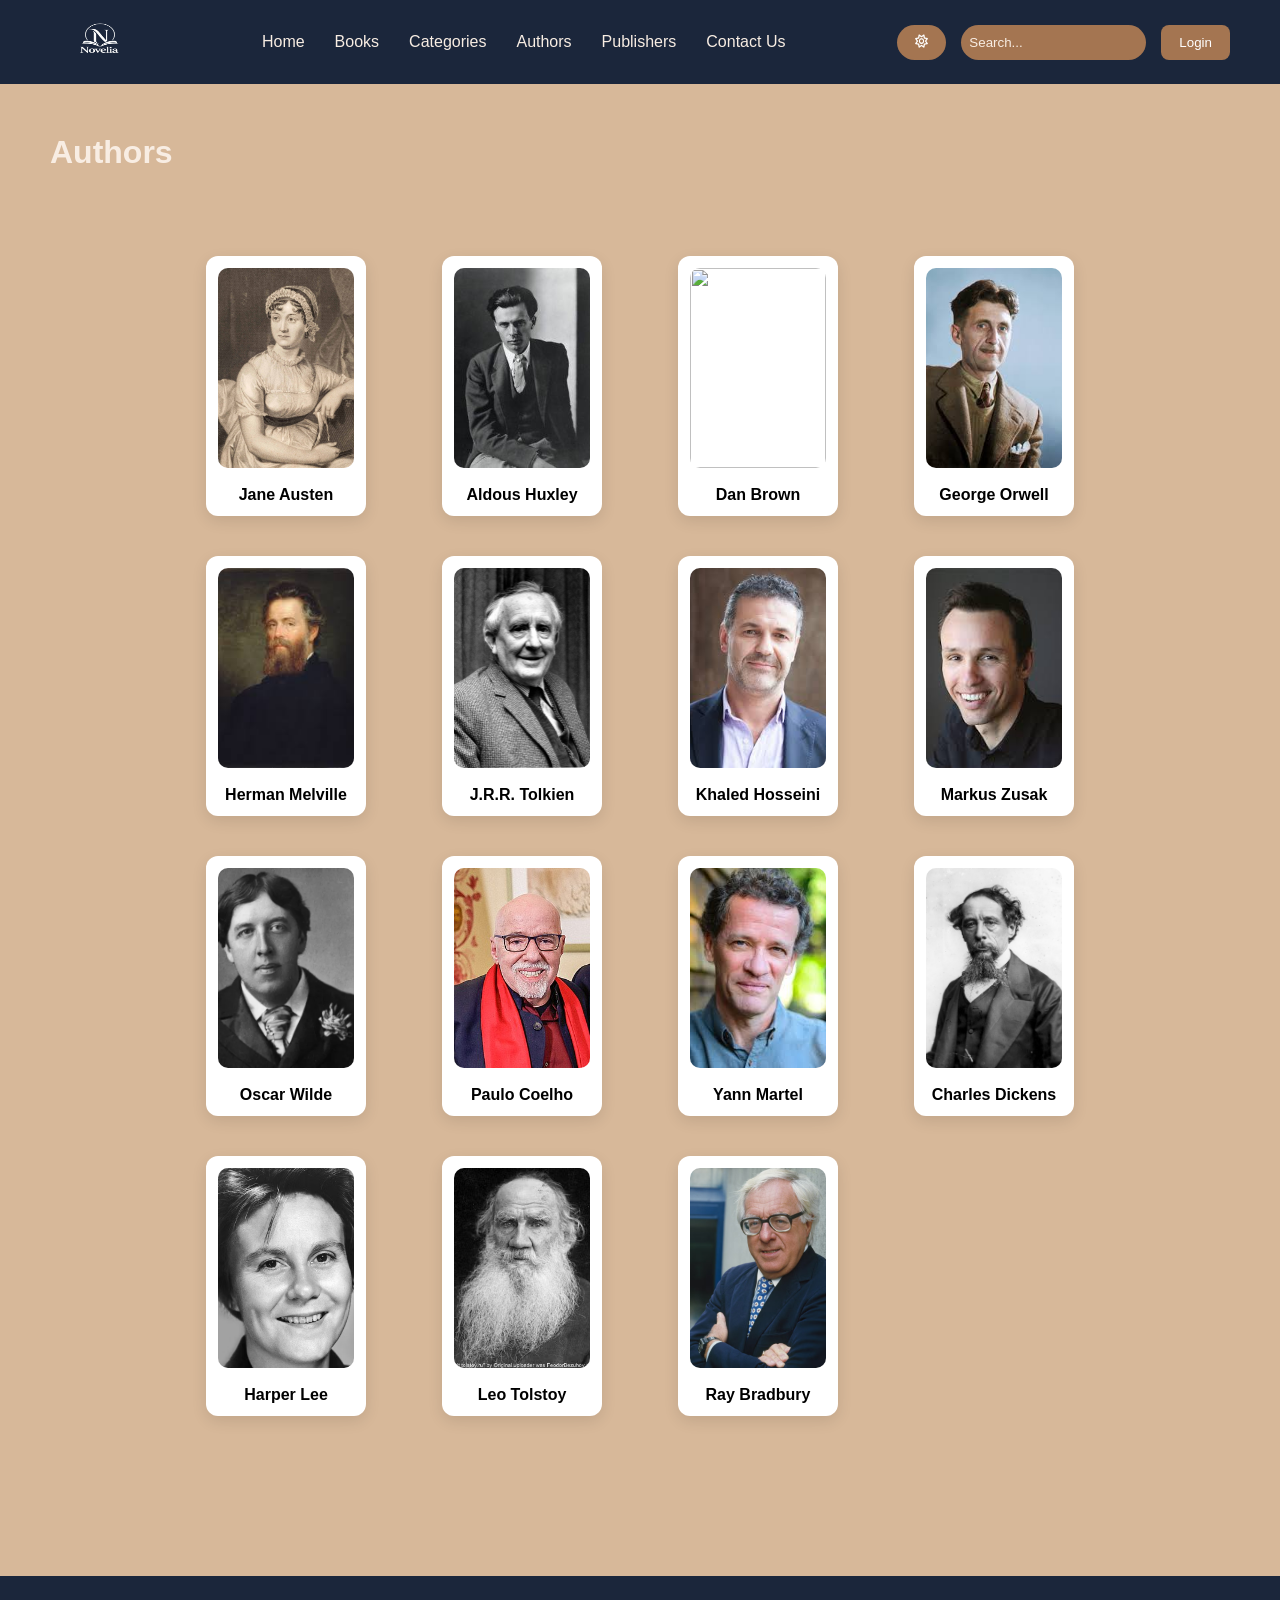
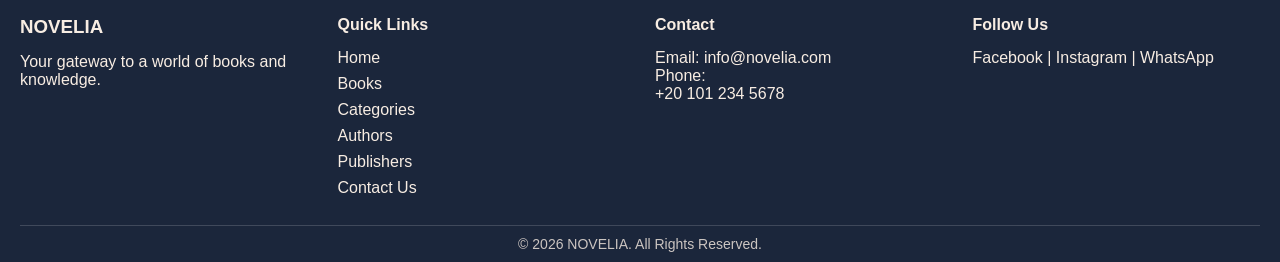
==== author.html @ daeb6084 "first commit" ====
<!doctype html>
<html lang="en">
  <head>
    <meta charset="UTF-8" />
    <title>Novelia</title>

    <link rel="stylesheet" href="/assets/styles/publish.css" />
    <link rel="stylesheet" href="/assets/styles/style.css" />
    <link
      rel="stylesheet"
      href="https://cdnjs.cloudflare.com/ajax/libs/font-awesome/6.5.1/css/all.min.css"
    />
  </head>
  <body>
    <!-- Navbar -->
    <nav class="navbar">
      <div class="logo">
        <img src="/assets/img/logo1.png" alt="logo" />
      </div>

      <div class="links">
        <a href="index.html">Home</a>
        <a href="book.html">Books</a>
        <a href="categories.html">Categories</a>
        <a href="author.html">Authors</a>
        <a href="publish.html">Publishers</a>
        <a href="contuct-us.html">Contact Us</a>
      </div>

      <div class="nav-right">
        <button id="switch-theme">
          <i class="fa-regular fa-sun"></i>
          <i class="fa-regular fa-moon"></i>
        </button>
        <input type="text" placeholder="Search..." class="search" />
        <button onclick="login()" class="login-btn">Login</button>
      </div>
    </nav>

    <!-- Authors -->
    <section class="featured" id="authors">
      <div class="section-head">
        <h2 class="publishers-title">Authors</h2>
      </div>

      <div class="publishers">
        <div class="card">
          <img src="/assets/Authors-img/AJane Austen.jpg" />
          <p class="publisher">Jane Austen</p>
        </div>

        <div class="card">
          <img src="/assets/Authors-img/Aldous Huxley.jpg" />
          <p class="publisher">Aldous Huxley</p>
        </div>

        <div class="card">
          <img src="/assets/Authors-img/dan brown.jpg" />
          <p class="publisher">Dan Brown</p>
        </div>

        <div class="card">
          <img src="/assets/Authors-img/George Orwell.jpg" />
          <p class="publisher">George Orwell</p>
        </div>

        <div class="card">
          <img src="/assets/Authors-img/Herman Melville.jpg" />
          <p class="publisher">Herman Melville</p>
        </div>

        <div class="card">
          <img src="/assets/Authors-img/J.R.R. Tolkien.webp" />
          <p class="publisher">J.R.R. Tolkien</p>
        </div>

        <div class="card">
          <img src="/assets/Authors-img/Khaled Hosseini.jpg" />
          <p class="publisher">Khaled Hosseini</p>
        </div>

        <div class="card">
          <img src="/assets/Authors-img/Markus Zusak.jpg" />
          <p class="publisher">Markus Zusak</p>
        </div>

        <div class="card">
          <img src="/assets/Authors-img/Oscar Wilde.webp" />
          <p class="publisher">Oscar Wilde</p>
        </div>

        <div class="card">
          <img src="/assets/Authors-img/Paulo Coelho.jpg" />
          <p class="publisher">Paulo Coelho</p>
        </div>

        <div class="card">
          <img src="/assets/Authors-img/Yann Martel.jpg" />
          <p class="publisher">Yann Martel</p>
        </div>

        <div class="card">
          <img src="/assets/Authors-img/charles dickens.avif" />
          <p class="publisher">Charles Dickens</p>
        </div>

        <div class="card">
          <img src="/assets/Authors-img/harper lee.avif" />
          <p class="publisher">Harper Lee</p>
        </div>

        <div class="card">
          <img src="/assets/Authors-img/leo-tolstoy.avif" />
          <p class="publisher">Leo Tolstoy</p>
        </div>

        <div class="card">
          <img src="/assets/Authors-img/Ray Bradbury.avif" />
          <p class="publisher">Ray Bradbury</p>
        </div>
      </div>
    </section>

    <footer class="footer">
      <div class="footer-container">
        <div class="footer-box">
          <h3>NOVELIA</h3>
          <p>Your gateway to a world of books and knowledge.</p>
        </div>

        <div class="footer-box">
          <h4>Quick Links</h4>
          <a href="index.html">Home</a>
          <a href="book.html">Books</a>
          <a href="categories.html">Categories</a>
          <a href="authors.html">Authors</a>
          <a href="publish.html">Publishers</a>
          <a href="contuct-us.html">Contact Us</a>
        </div>

        <div class="footer-box">
          <h4>Contact</h4>
          <p>Email: info@novelia.com</p>
          <p>Phone: <a href="tel:+201012345678">+20 101 234 5678</a></p>
        </div>

        <div class="footer-box">
          <h4>Follow Us</h4>
          <p>Facebook | Instagram | WhatsApp</p>
        </div>
      </div>

      <div class="footer-bottom">
        <p>© 2026 NOVELIA. All Rights Reserved.</p>
      </div>
    </footer>
    <script src="/assets/js/index.js"></script>
  </body>
</html>
---- assets/styles/publish.css ----
:root{
    --background-color1:#C8A27A;
    --backgorung-color:#D7B899;
    --primary-color:#A47551;
    --header-color:#1B263B;
    --font-color:#F8EDE3;
}

html{
  scroll-behavior: smooth;
}






*{
  margin:0;
  padding:0;
  box-sizing:border-box;
  font-family:sans-serif;
}

body{
  background: var(--backgorung-color);
}

/* ================= NAVBAR ================= */
.navbar{
  display:flex;
  justify-content:space-between;
  align-items:center;
  background: var(--header-color);
  padding:15px 50px;
}

img{
    width: 100px;
    height: 50px; 
}

.logo{
  color: var(--font-color);
  font-weight:bold;
}

.links{
  display:flex;
  gap:30px;
}

.links a{
  color: var(--font-color);
  text-decoration:none;
  transition:0.3s;
}

.links a:hover{
  color: var(--background-color1);
}

.search{
  padding:8px 12px;
  border-radius:20px;
  border:none;
  outline:none;
}

/* ================= BUTTONS ================= */
button, .login-btn{
  background: var(--background-color1);
  border:none;
  padding:10px 18px;
  border-radius:8px;
  cursor:pointer;
  color:#fff;
  position:relative;
  overflow:hidden;
  transition: all 0.3s ease;
}

button:hover, .login-btn:hover{
  transform: translateY(-3px);
  background: var(--primary-color);
  box-shadow: 0 10px 25px rgba(0,0,0,0.2);
}


/* ================= HERO ================= */
.hero{
  height:80vh;
  background: url("https://images.unsplash.com/photo-1507842217343-583bb7270b66") center/cover no-repeat;
}

.overlay{
  width:100%;
  height:100%;
  background: rgba(0,0,0,0.55);
  display:flex;
  align-items:center;
}

.hero-content{
  color:white;
  padding-left:60px;
  max-width:600px;
}

.hero-content h1{
  font-size:52px;
}

.hero-content span{
  color: var(--background-color1);
}

/* ================= FEATURED ================= */
.featured{
  padding:50px;
}

.section-head h2{
  color: var(--font-color);
  text-align: center;
  font-size: 32px;
  transition: all 0.3s ease; 
}





/* ================= FIXED PUBLISHERS (IMPORTANT FIX) ================= */
.publishers{
  display: grid;
  grid-template-columns: repeat(auto-fill, minmax(200px, 1fr));
  padding: 40px 10%;
  justify-items: center;
}



.card{
  background:#fff;
  padding:12px;
  border-radius:12px;
  width:170px;
  height: 260px;   /* مهم: ده اللي بيخليهم نفس الطول */
  margin: 20px;
  text-align:center;
  cursor: pointer;
  position:relative;
  overflow:hidden;
  display:flex;
  flex-direction:column;
  align-items:center;
  justify-content:space-between;
  transition: all 0.35s ease;
  box-shadow: 0 5px 15px rgba(0,0,0,0.1);
}  


















.card:hover{
  transform: translateY(-10px) scale(1.04);
  box-shadow: 0 20px 35px rgba(0,0,0,0.25);
}


.card img{
  width: 100%;
  height: 180px;
  object-fit: cover;
  border-radius: 10px;
}












  
  


.card:hover img{
  transform: scale(1.1);
}

.card p{
  margin-top:10px;
  font-weight:bold;
} 

/* ================= CATEGORIES ================= */
.categories{
  padding:50px;
  text-align:center;
}

.category-boxes{
  display:flex;
  justify-content:center;
  gap:20px;
  margin-top:20px;
  flex-wrap:wrap;
}

.category-boxes div{
  background: var(--header-color);
  color:white;
  padding:15px 25px;
  border-radius:10px;
  cursor:pointer;
  transition:0.3s;
}

.category-boxes div:hover{
  background: var(--primary-color);
  transform: translateY(-5px);
  box-shadow: 0 10px 20px rgba(0,0,0,0.2);
}

/* ================= ANIMATION ================= */
@keyframes fadeUp{
  from{
    opacity:0;
    transform: translateY(25px);
  }
  to{
    opacity:1;
    transform: translateY(0);
  }
}
.footer{
  background: var(--header-color);
  color: var(--font-color);
  padding: 40px 20px 10px;
  margin-top: 50px;
}

.footer-container{
  display: flex;
  justify-content: space-between;
  flex-wrap: wrap;
  gap: 30px;
}

.footer-box{
  flex: 1;
  min-width: 200px;
}

.footer-box h3,
.footer-box h4{
  margin-bottom: 15px;
  color: var(--background-color1);
}

.footer-box a{
  display: block;
  color: var(--font-color);
  text-decoration: none;
  margin-bottom: 8px;
  transition: 0.3s;
}

.footer-box a:hover{
  color: var(--background-color1);
  padding-left: 5px;
}

.footer-bottom{
  text-align: center;
  margin-top: 20px;
  border-top: 1px solid rgba(255,255,255,0.2);
  padding-top: 10px;
  font-size: 14px;
  opacity: 0.8;
}

#typing::after {
  content: "|";
  animation: blink 1s infinite;
}

@keyframes blink {
  0%, 50%, 100% {opacity: 1;}
  25%, 75% {opacity: 0;}
}
---- assets/styles/style.css ----
:root {
  --background-color1: #c8a27a;
  --background-color: #d7b899;
  --primary-color: #a47551;
  --header-color: #1b263b;
  --font-color: #f8ede3;
}

html {
  scroll-behavior: smooth;
}

/* ================= RESET ================= */
* {
  margin: 0;
  padding: 0;
  box-sizing: border-box;
  font-family: sans-serif;
}

body {
  background: var(--background-color);
}


.navbar {
  display: flex;
  justify-content: space-between;
  align-items: center;
  background: var(--header-color);
  padding: 15px 50px;
}

img {
  width: 100px;
  height: 50px;
}

.links {
  display: flex;
  gap: 30px;
}

.links a {
  color: var(--font-color);
  text-decoration: none;
  transition: 0.3s;
}

.links a:hover {
  color: var(--background-color1);
}

.nav-right{
  display: flex;
  gap: 15px;
}

#switch-theme {
  background: var(--primary-color);
  border-radius: 20px;
}

#switch-theme:hover{
  transform: translateY(0px);
}



#switch-theme i.fa-moon{
  display: none;
}

#switch-theme i.fa-sun{
  display: block;
}

.dark-mode #switch-theme i.fa-moon{
  display: block;
}

.dark-mode #switch-theme i.fa-sun{
  display: none;
}

.dark-mode{
  --background-color1: #555353;
  --background-color: #1e1e1e;
  --primary-color: #211811;
  --font-color: #f8ede3;
  --header-color: #040508;

}

.search {
  padding: 8px 8px;
  border-radius: 50px;
  border: none;
  outline: none;
  background: var(--primary-color);
  color: var(--font-color);
}

.search::placeholder{
  color: var(--fonr-color);
}


button,
.login-btn {
  background: var(--primary-color);
  border: none;
  padding: 10px 18px;
  border-radius: 8px;
  cursor: pointer;
  color: #fff;
  transition: 0.3s;
  width: fit-content;
}

button:hover,
.login-btn:hover {
  transform: translateY(-3px);
  background: var(--background-color1);
}


.video-section {
  display: flex;
  align-items: center;
  justify-content: space-between;
  padding: 50px;
  gap: 40px;
  background: var(--backgorung-color);
}

.video-box video {
  width: 100%;
  border-radius: 18px;
  border: 2px solid rgba(248, 237, 227, 0.2);
  box-shadow: 0 20px 50px rgba(0, 0, 0, 0.3);
  transition: all 0.3s ease;
  display: block;
}

/* hover بسيط فقط */
.video-box video:hover {
  transform: scale(1.02);
  box-shadow: 0 25px 60px rgba(0, 0, 0, 0.4);
}

.text-box {
  width: 50%;
  color: var(--font-color);
}



.hero {
  height: 80vh;
  background: url("https://images.unsplash.com/photo-1507842217343-583bb7270b66") center/cover no-repeat;
  height: calc(100vh - 84px);
}

.overlay {
  width: 100%;
  height: 100%;
  background: rgba(0, 0, 0, 0.55);
  display: flex;
  align-items: center;
}

.hero-content {
  color: var(--font-color);
  display: flex;
  padding-left: 60px;
  max-width: 600px;
  flex-direction: column;
  gap: 15px;
}

.hero-content h1 {
  font-size: 52px;
}

.hero-content span {
  color:  #c8a27a;
}


.featured {
  padding: 50px;
}

.section-head {
  display: flex;
  justify-content: space-between;
  align-items: center;
  margin-bottom: 25px;
}


.section-head h2 a {
  text-decoration: none;
  color: var(--font-color);
  font-weight: bold;
  transition: 0.3s;
}



.view-all {
  color:var(--font-color);
  font-weight: bold;
  text-decoration: none;
  position: relative;
  transition: 0.3s;
}

.view-all::after {
  content: "";
  position: absolute;
  width: 0%;
  height: 2px;
  background: var(--primary-color);
  left: 0;
  bottom: -4px;
  transition: 0.3s;
}

.view-all:hover {
  color: var(--primary-color);
  letter-spacing: 1px;
}

.view-all:hover::after {
  width: 100%;
}


.cards {
  display: flex;
  flex-wrap: wrap;
  gap: 20px;
  justify-content: center;
}


.card {
  background: #fff;
  padding: 12px;
  border-radius: 12px;
  width: 160px;
  text-align: center;
  cursor: pointer;
  overflow: hidden;
  transition: 0.35s;
  box-shadow: 0 5px 15px rgba(0, 0, 0, 0.1);
}

.card:hover {
  transform: translateY(-10px) scale(1.04);
  box-shadow: 0 20px 35px rgba(0, 0, 0, 0.25);
}

.card img {
  width: 100%;
  height: 200px;
  object-fit: cover;
  border-radius: 10px;
  transition: 0.4s;
}

.card:hover img {
  transform: scale(1.1);
}

.card p {
  margin-top: 10px;
}


.book-name {
  font-weight: bold;
  color: #333;
}

.author-name {
  color: #a47551;
}


.categories {
  padding: 50px;
  text-align: center;
}

.category-boxes {
  display: flex;
  justify-content: center;
  gap: 20px;
  flex-wrap: wrap;
  margin-top: 20px;
}

.categories h2{
  color: var(--font-color);
}

.category-boxes div {
  background: var(--header-color);
  color: var(--font-color);
  padding: 15px 25px;
  border-radius: 10px;
  cursor: pointer;
  transition: 0.3s;
}

.category-boxes div:hover {
  background: var(--primary-color);
  transform: translateY(-5px);
}


@keyframes fadeUp {
  from {
    opacity: 0;
    transform: translateY(25px);
  }
  to {
    opacity: 1;
    transform: translateY(0);
  }
}

.footer {
  background: var(--header-color);
  color: var(--font-color);
  padding: 40px 20px 10px;
  margin-top: 50px;
}

.footer-container {
  display: flex;
  justify-content: space-between;
  flex-wrap: wrap;
  gap: 30px;
}

.footer-box {
  flex: 1;
  min-width: 200px;
}

.footer-box h3,
.footer-box h4 {
  margin-bottom: 15px;
  color: var(--font-color);
}

.footer-box a {
  display: block;
  color: var(--font-color);
  text-decoration: none;
  margin-bottom: 8px;
  transition: 0.3s;
}

.footer-box a:hover {
  color: var(--background-color1);
  padding-left: 5px;
}

.footer-bottom {
  text-align: center;
  margin-top: 20px;
  border-top: 1px solid rgba(255, 255, 255, 0.2);
  padding-top: 10px;
  font-size: 14px;
  opacity: 0.8;
}

#typing::after {
  content: "|";
  animation: blink 1s infinite;
}

@keyframes blink {
  0%,
  50%,
  100% {
    opacity: 1;
  }
  25%,
  75% {
    opacity: 0;
  }
}
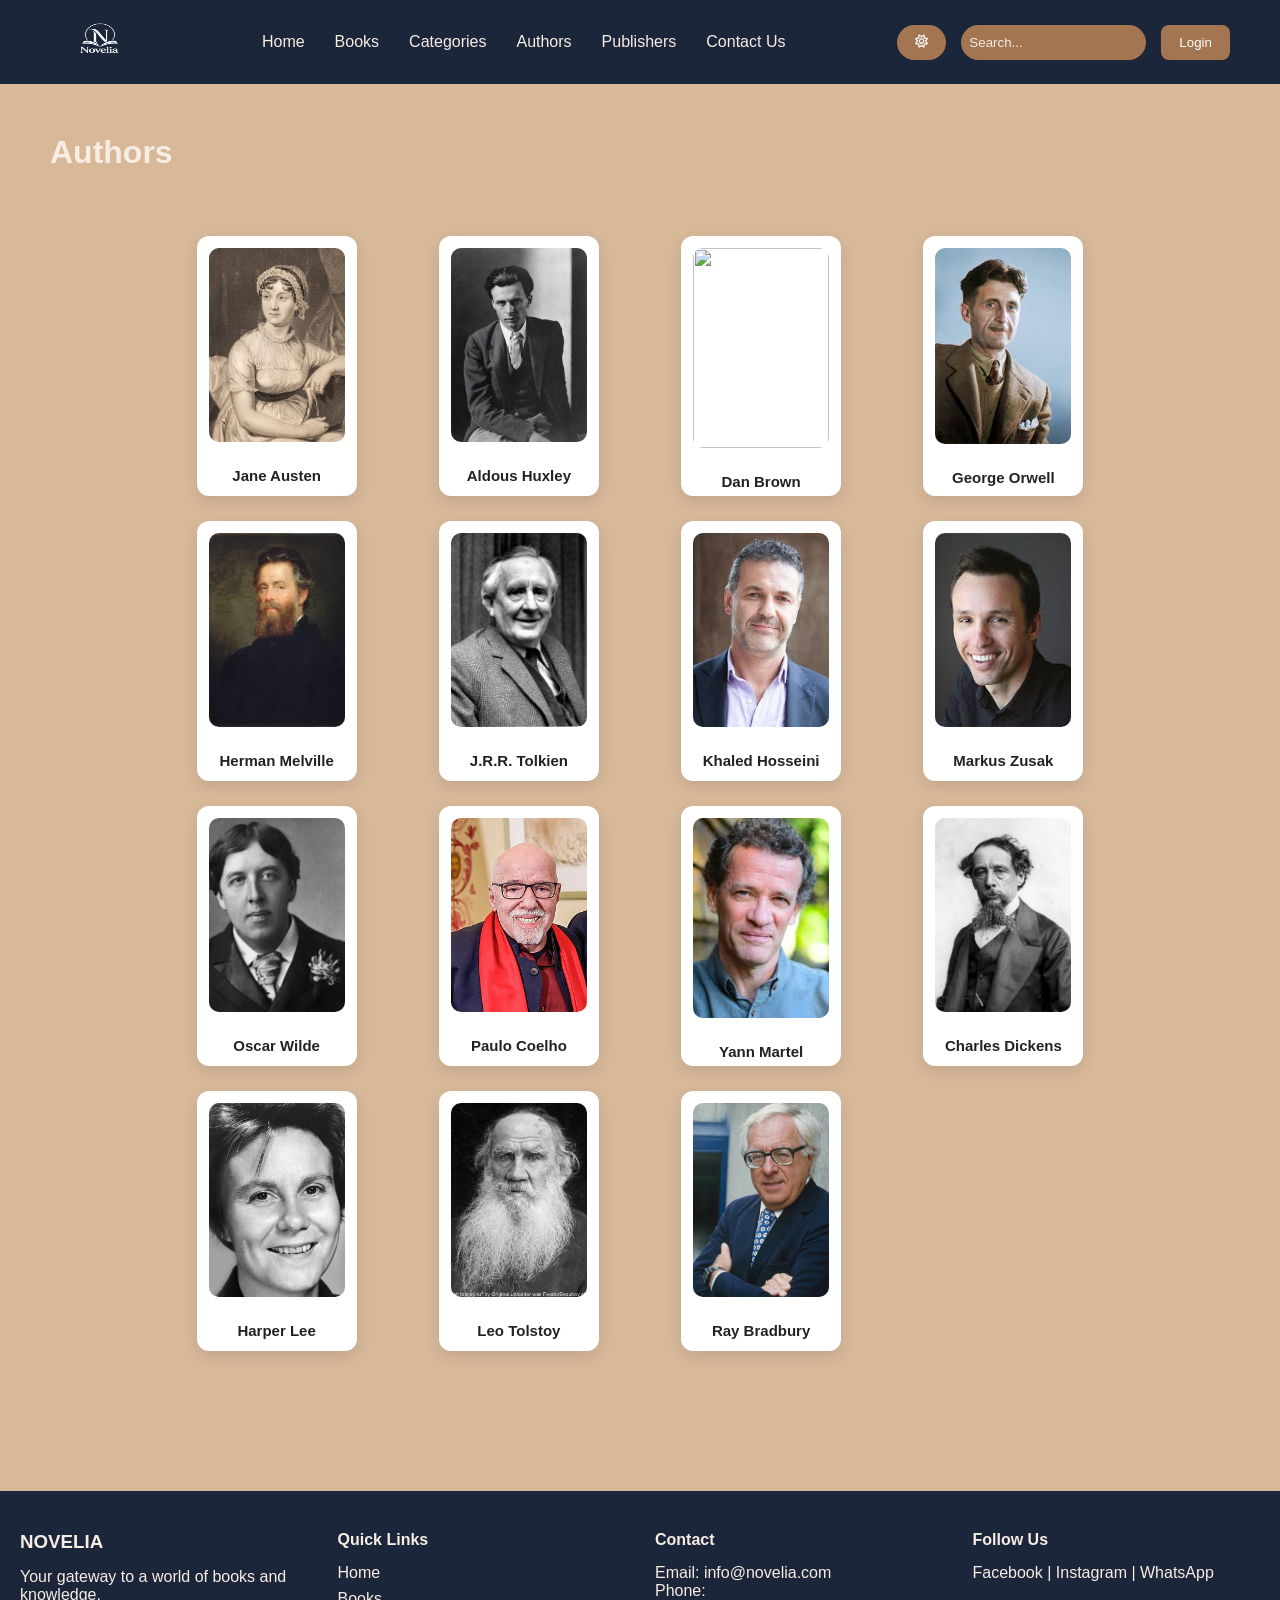
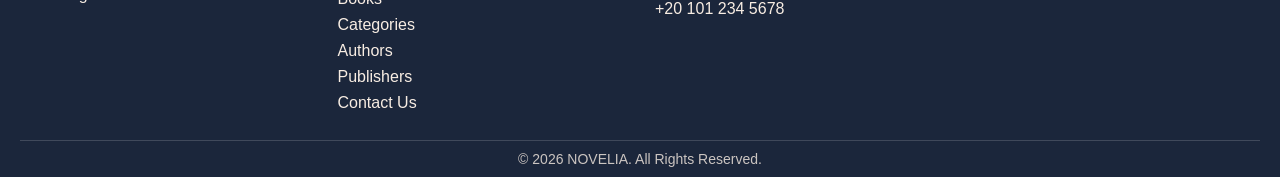
==== commit e17a3ba2: "update links" ====
--- a/author.html
+++ b/author.html
@@ -4,8 +4,8 @@
     <meta charset="UTF-8" />
     <title>Novelia</title>
 
-    <link rel="stylesheet" href="/assets/styles/publish.css" />
-    <link rel="stylesheet" href="/assets/styles/style.css" />
+    <link rel="stylesheet" href="./assets/styles/author.css" />
+    <link rel="stylesheet" href="./assets/styles/style.css" />
     <link
       rel="stylesheet"
       href="https://cdnjs.cloudflare.com/ajax/libs/font-awesome/6.5.1/css/all.min.css"
--- a/assets/styles/author.css
+++ b/assets/styles/author.css
@@ -0,0 +1,221 @@
+:root{
+  --background-color1:#C8A27A;
+  --backgorung-color:#D7B899;
+  --primary-color:#A47551;
+  --header-color:#1B263B;
+  --font-color:#F8EDE3;
+}
+
+html{
+  scroll-behavior: smooth;
+}
+
+*{
+  margin:0;
+  padding:0;
+  box-sizing:border-box;
+  font-family:sans-serif;
+}
+
+body{
+  background: var(--backgorung-color);
+}
+
+/* ================= NAVBAR ================= */
+.navbar{
+  display:flex;
+  justify-content:space-between;
+  align-items:center;
+  background: var(--header-color);
+  padding:15px 50px;
+}
+
+img{
+  width:100px;
+  height:50px;
+}
+
+.logo{
+  color: var(--font-color);
+  font-weight:bold;
+}
+
+.links{
+  display:flex;
+  gap:30px;
+}
+
+.links a{
+  color: var(--font-color);
+  text-decoration:none;
+  transition:0.3s;
+}
+
+.links a:hover{
+  color: var(--background-color1);
+}
+
+.search{
+  padding:8px 12px;
+  border-radius:20px;
+  border:none;
+  outline:none;
+}
+
+/* ================= BUTTONS ================= */
+button,.login-btn{
+  background: var(--background-color1);
+  border:none;
+  padding:10px 18px;
+  border-radius:8px;
+  cursor:pointer;
+  color:#fff;
+  transition:0.3s;
+}
+
+button:hover,.login-btn:hover{
+  transform: translateY(-3px);
+  background: var(--primary-color);
+  box-shadow:0 10px 25px rgba(0,0,0,0.2);
+}
+
+/* ================= FEATURED ================= */
+.featured{
+  padding:50px;
+}
+
+.section-head h2{
+  color: var(--font-color);
+  text-align:center;
+  font-size:32px;
+}
+
+/* ================= AUTHORS GRID ================= */
+.publishers{
+  display:grid;
+  grid-template-columns:repeat(auto-fill,minmax(200px,1fr));
+  gap:25px;
+  padding:40px 10%;
+  justify-items:center;
+}
+
+/* ================= AUTHOR CARD ================= */
+.card{
+  background:#fff;
+  padding: 15px;
+  border-radius: 12px;
+  width:170px;
+  height:260px;
+  text-align:center;
+  cursor:pointer;
+  display:flex;
+  flex-direction:column;
+  justify-content:space-between;
+  align-items:center;
+  transition:0.35s;
+  box-shadow:0 5px 15px rgba(0,0,0,0.1);
+}
+
+.card:hover{
+  transform:translateY(-10px) scale(1.04);
+  box-shadow:0 20px 35px rgba(0,0,0,0.25);
+}
+
+.card img{
+  width:100%;
+  height:250px;
+  object-fit:cover;
+  border-radius:8px;
+  margin-bottom: 15px;
+  transition:0.4s;
+}
+
+.card:hover img{
+  transform:scale(1.08);
+}
+
+.card p{
+  margin-top:10px;
+  font-weight:bold;
+  font-size:15px;
+  color:#222;
+  
+}
+
+/* ================= FOOTER ================= */
+.footer{
+  background: var(--header-color);
+  color: var(--font-color);
+  padding:40px 20px 10px;
+  margin-top:50px;
+}
+
+.footer-container{
+  display:flex;
+  justify-content:space-between;
+  flex-wrap:wrap;
+  gap:30px;
+}
+
+.footer-box{
+  flex:1;
+  min-width:200px;
+}
+
+.footer-box h3,
+.footer-box h4{
+  margin-bottom:15px;
+  color: var(--background-color1);
+}
+
+.footer-box a{
+  display:block;
+  color: var(--font-color);
+  text-decoration:none;
+  margin-bottom:8px;
+  transition:0.3s;
+}
+
+.footer-box a:hover{
+  color: var(--background-color1);
+  padding-left:5px;
+}
+
+.footer-bottom{
+  text-align:center;
+  margin-top:20px;
+  border-top:1px solid rgba(255,255,255,0.2);
+  padding-top:10px;
+  font-size:14px;
+  opacity:0.8;
+}
+
+/* ================= RESPONSIVE ================= */
+@media(max-width:992px){
+  .navbar{
+    flex-direction:column;
+    gap:15px;
+    padding:20px;
+  }
+
+  .links{
+    flex-wrap:wrap;
+    justify-content:center;
+  }
+}
+
+@media(max-width:768px){
+  .publishers{
+    grid-template-columns:repeat(auto-fill,minmax(160px,1fr));
+    padding:30px 20px;
+  }
+
+  .card{
+    width:150px;
+    height:240px;
+  }
+
+  .card img{
+    height:160px;
+  }
+}
